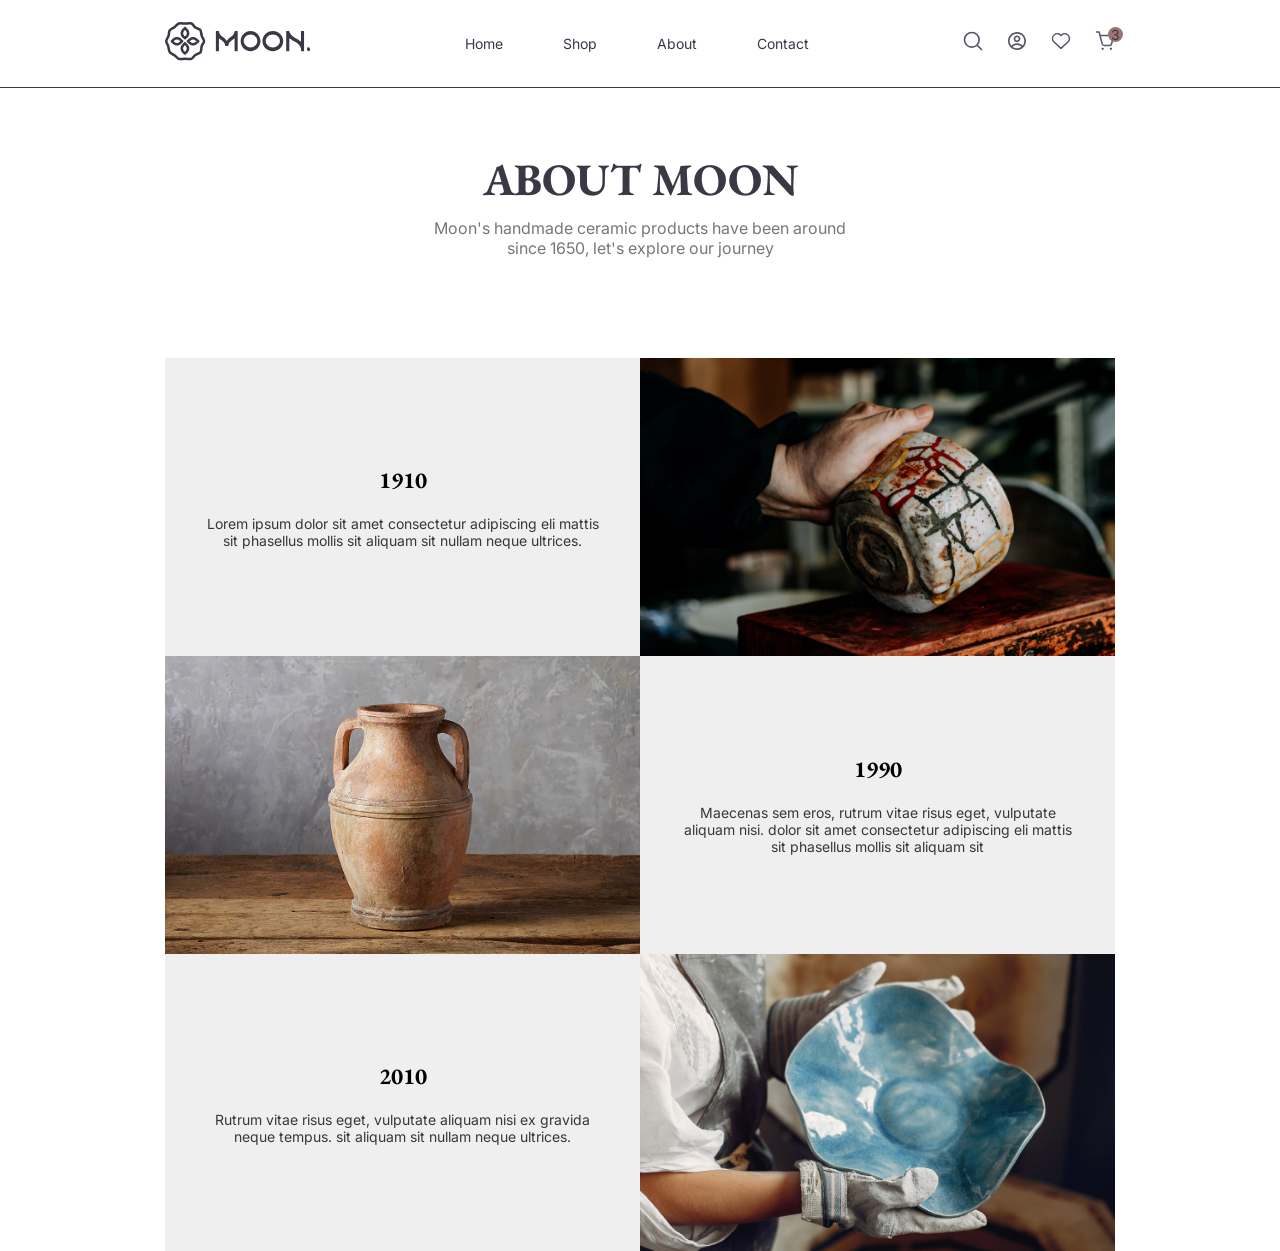
==== about.html @ b0a88834 "About page (history section)" ====
<!DOCTYPE html>
<html lang="en">

<head>
    <meta charset="UTF-8">
    <meta name="viewport" content="width=device-width, initial-scale=1.0">
    <title>About</title>
    <link rel="preconnect" href="https://fonts.googleapis.com">
    <link rel="preconnect" href="https://fonts.gstatic.com" crossorigin>
    <link
        href="https://fonts.googleapis.com/css2?family=EB+Garamond:ital,wght@0,400..800;1,400..800&family=Inter:ital,opsz,wght@0,14..32,100..900;1,14..32,100..900&display=swap"
        rel="stylesheet">
    <link rel="stylesheet" href="./assest/css/about.css" />

</head>

<body>
    <header class="header">
        <div class="container">
            <div class="row">
                <div class="menu">
                    <img src="./assest/img/Menu.svg" alt="menu" />
                </div>
                <div class="logo">
                    <img src="./assest/img/logo.svg" alt="moon-logo" />
                </div>
                <nav class="list">
                    <ul>
                        <li>
                            <a href="index.html">Home</a>
                        </li>

                        <li>
                            <a href="#">Shop</a>
                        </li>

                        <li>
                            <a href="about.html">About</a>
                        </li>

                        <li>
                            <a href="#">Contact</a>
                        </li>
                    </ul>
                </nav>
                <nav class="icons">
                    <ul>
                        <li>
                            <a href="#">
                                <img src="./assest/img/Search.svg" alt="search-logo" />
                            </a>

                        </li>
                        <li>
                            <a href="#">
                                <img src="./assest/img/Avatar.svg" alt="avater-logo" />
                            </a>
                        </li>
                        <li>
                            <a href="#">
                                <img src="./assest/img/Heart.svg" alt="Heart-logo" />
                            </a>

                        </li>
                        <li class="Shopping_item">
                            <a href="#">
                                <img src="./assest/img/Shopping cart.svg" alt="Shopping cart-logo" />
                            </a>
                        </li>

                    </ul>
                </nav>
                <div class="Shopping-cart">
                    <a href="#">
                        <img src="./assest/img/Shopping cart.svg" alt="Shopping cart" />
                    </a>
                </div>
            </div>
        </div>
    </header>

    <main>
        <section class="about-hero">
            <div class="container">
                <div class="row">
                    <div class="about-content">
                        <h1>ABOUT MOON</h1>
                        <p>Moon's handmade ceramic products have been around
                            since 1650, let's explore our journey
                        </p>
                    </div>
                </div>
            </div>
        </section>

        <section class="history">
            <div class="container">
                <div class="row">
                    <div class="history-content">
                        <h2>1910</h2>
                        <p>
                            Lorem ipsum dolor sit amet consectetur adipiscing eli
                            mattis sit phasellus mollis sit aliquam sit nullam neque ultrices.
                        </p>
                    </div>

                    <div class="history-img">
                        <img src="./assest/img/about-history1.png" alt="history1 img" />
                    </div>

                    <div class="history-img">
                        <img src="./assest/img/about-history2.png" alt="history2 img" />
                    </div>

                    <div class="history-content">
                        <h2>1990</h2>
                        <p>
                            Maecenas sem eros, rutrum vitae risus eget, vulputate aliquam nisi. dolor sit amet
                            consectetur adipiscing eli mattis sit phasellus mollis sit aliquam sit
                        </p>
                    </div>

                    <div class="history-content">
                        <h2>2010</h2>
                        <p>
                            Rutrum vitae risus eget, vulputate aliquam nisi ex gravida neque tempus. sit aliquam sit
                            nullam neque ultrices.
                        </p>
                    </div>

                    <div class="history-img">
                        <img src="./assest/img/about-history3.png" alt="history3 img" />
                    </div>

                </div>
            </div>
        </section>
    </main>
</body>

</html>
---- assest/css/about.css ----
* {
    margin: 0;
    padding: 0;
    box-sizing: border-box;
}

html {
    --primaryColor: #3A3845;
    --prinaryFont: Inter;
}

h1,
h2,
h3,
h4,
h5,
h6 {
    font-family: "EB Garamond", serif;
}

img {
    width: 100%;
}

body {
    font-family: var(--prinaryFont);
}

.container {
    margin: 0 auto;
    width: calc(100% - 330px);
}

.row {
    display: flex;
    justify-content: space-between;
    align-items: center;
    flex-wrap: wrap;
}


.header {
    padding: 21.84px 0;
    position: fixed;
    width: 100%;
    background-color: white;
    z-index: 9;
    border-bottom: 1px solid var(--primaryColor);
}

.header a {
    text-decoration: none;
    font-family: var(--prinaryFont);
    font-size: 14px;
    color: var(--primaryColor);
    transition: 0.7s;
}

.icons .Shopping_item a {
    position: relative;
}

.icons .Shopping_item a::after {
    content: '3';
    position: absolute;
    top: -10px;
    right: -8px;
    background-color: #9f7374;
    width: 15px;
    height: 15px;
    display: flex;
    align-items: center;
    justify-content: center;
    border-radius: 50%;
}

.header a:hover {
    color: #3f4d36;
}

.menu {
    display: none;
}

.list ul {
    display: flex;
    gap: 60px;
    list-style-type: none;
}

.list a {
    position: relative;
}

.list a::after {
    content: "";
    position: absolute;
    left: 0;
    bottom: -6px;
    width: 0;
    height: 1px;
    background-color: #3f4d36;
    transition: 0.5s;
}

.list a:hover::after {
    width: 100%;
}

.icons ul {
    display: flex;
    gap: 24px;
    list-style-type: none;
}

.icons a {
    cursor: pointer;
}

.Shopping-cart {
    display: none;
}

@media screen and (min-width:0) and (max-width:770px) {
    .container {
        width: calc(100% - 20%);
    }

    .list {
        display: none;
    }

    .icons {
        display: none;
    }

    .menu {
        display: flex;
    }

    .Shopping-cart {
        display: flex;
    }

    .Shopping-cart a {
        position: relative;
    }

    .Shopping-cart a::after {
        content: '3';
        position: absolute;
        top: -10px;
        right: -8px;
        background-color: #9f7374;
        width: 15px;
        height: 15px;
        display: flex;
        align-items: center;
        justify-content: center;
        border-radius: 50%;
    }
}

@media screen and (min-width:771px) and (max-width:1100px) {
    .container {
        width: calc(100% - 20%);
    }

    .list ul {
        gap: 30px;
    }

    .icons ul {
        gap: 15px;
    }
}

.about-hero {
    padding: 150px 0 100px;
}

.about-hero .row {
    justify-content: center;
}

.about-content {
    display: flex;
    flex-direction: column;
    justify-content: center;
    align-items: center;
    text-align: center;
    gap: 10px;
}

.about-content h1 {
    font-size: 45px;
    color: var(--primaryColor);
}

.about-content p {
    color: #7b7575;
    font-size: 16px;
    max-width: 430px;
}

@media screen and (min-width:0) and (max-width:700px) {

    .about-hero {
        padding: 130px 0 70px;
    }

    .about-content h1 {
        font-size: 30px;
    }

    .about-content p {
        font-size: 13px;
        max-width: 260px;
    }
}

@media screen and (min-width:701px) and (max-width:1100px) {

    .about-content h1 {
        font-size: 38px;
    }

    .about-content p {
        font-size: 14px;
        max-width: 350px;
    }
}

.history .row {
    display: grid;
    grid-template-columns: repeat(2, 1fr);
    align-items: stretch;
}

.history-content {
    display: flex;
    flex-direction: column;
    align-items: center;
    justify-content: center;
    text-align: center;
    gap: 20px;
    padding: 70px 40px;
    background-color: #efefef;
}

.history-content h2 {
    font-size: 23px;
}

.history-content p {
    color: #373737;
    font-size: 14px;
}

.history-img img {
    width: 100%;
    height: 100%;
    object-fit: cover;
    display: block;
    transition: 0.6s;
}

.history-img:hover img {
    transform: scale(1.04);
}

@media screen and (min-width:0) and (max-width:700px) {

    .history .row {
        grid-template-columns: 1fr;
    }

    .history-img:nth-of-type(2) {
        grid-row: 1;
    }

    .history-content:first-child {
        grid-row: 2;
    }


    .history-content:nth-of-type(2) {
        grid-row: 4;
    }

    .history-img:nth-of-type(1) {
        grid-row: 3;
    }

    .history-content:last-of-type {
        grid-row: 6;
    }

    .history-img:last-of-type {
        grid-row: 5;
    }

    .history-content {
        padding: 70px 40px;
    }

    .history-content p {
        font-size: 12px;
    }
}

@media screen and (min-width:701px) and (max-width:1100px) {

    .history-content {
        padding: 50px 25px;
        gap: 16px;
    }

    .history-content p {
        font-size: 13px;
    }

}
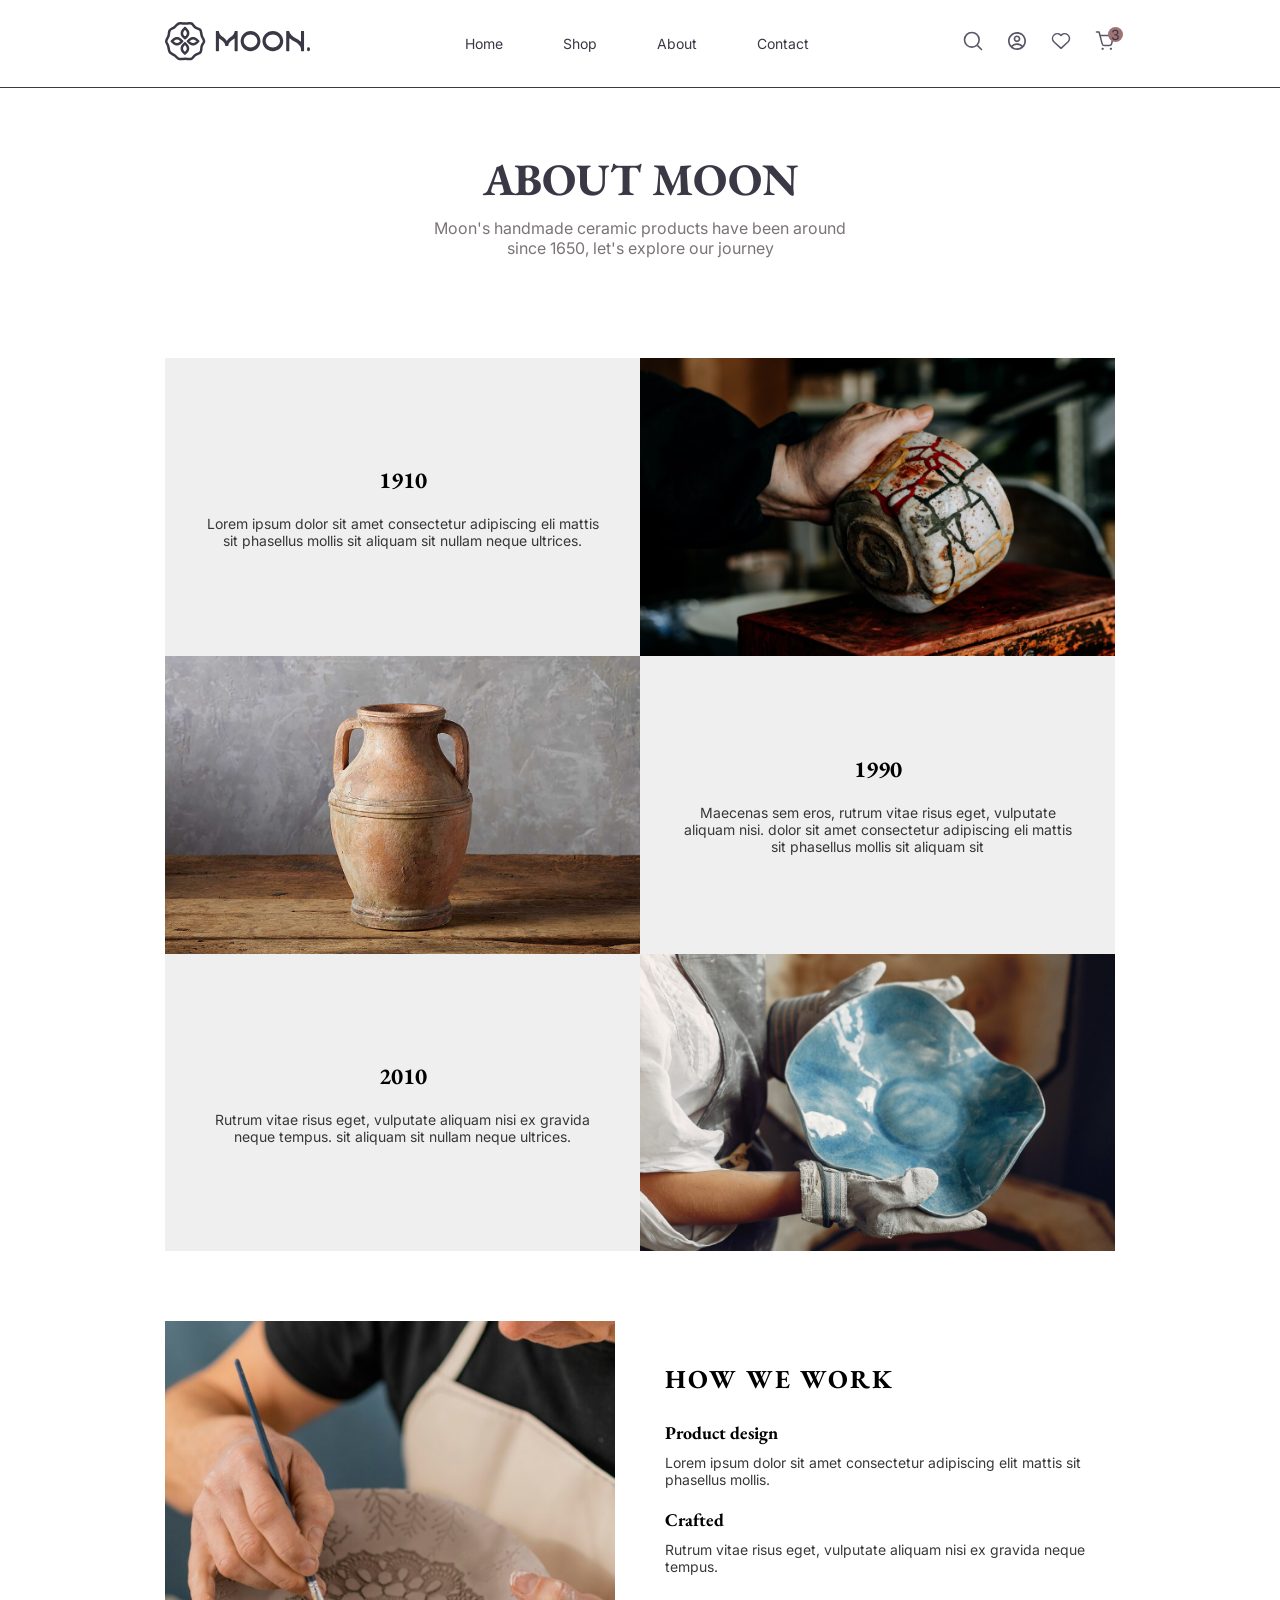
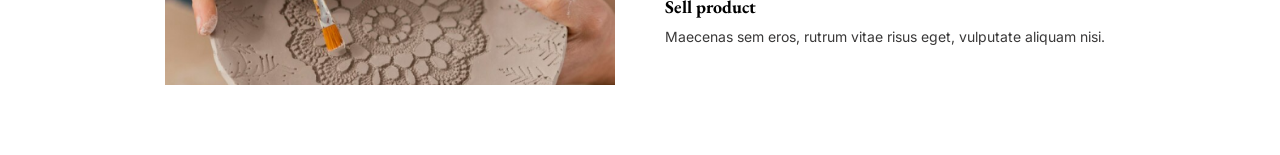
==== commit acbb5bcf: "About page (work section)" ====
--- a/about.html
+++ b/about.html
@@ -135,6 +135,36 @@
                 </div>
             </div>
         </section>
+
+        <section class="work">
+            <div class="container">
+                <div class="row">
+                    <div class="work-img">
+                        <img src="./assest/img/work.png" alt="how we work">
+                    </div>
+
+                    <div class="work-content">
+                        <h2>HOW WE WORK</h2>
+
+                        <div class="work-item">
+                            <h3>Product design</h3>
+                            <p>Lorem ipsum dolor sit amet consectetur adipiscing elit mattis sit phasellus mollis.</p>
+                        </div>
+
+                        <div class="work-item">
+                            <h3>Crafted</h3>
+                            <p>Rutrum vitae risus eget, vulputate aliquam nisi ex gravida neque tempus.</p>
+                        </div>
+
+                        <div class="work-item">
+                            <h3>Sell product</h3>
+                            <p>Maecenas sem eros, rutrum vitae risus eget, vulputate aliquam nisi.</p>
+                        </div>
+
+                    </div>
+                </div>
+            </div>
+        </section>
     </main>
 </body>
 
--- a/assest/css/about.css
+++ b/assest/css/about.css
@@ -231,6 +231,10 @@
     }
 }
 
+.history {
+    margin-bottom: 70px;
+}
+
 .history .row {
     display: grid;
     grid-template-columns: repeat(2, 1fr);
@@ -320,4 +324,99 @@
         font-size: 13px;
     }
 
+}
+
+.work {
+    margin-bottom: 70px;
+}
+
+.work .row {
+    display: grid;
+    grid-template-columns: repeat(2, 1fr);
+    align-items: stretch;
+    gap: 50px;
+}
+
+.work-img img {
+    width: 100%;
+    height: 100%;
+    transition: 0.6s;
+}
+
+.work-img:hover img {
+    transform: scale(1.04);
+}
+
+.work-content {
+    display: flex;
+    flex-direction: column;
+    justify-content: center;
+    gap: 20px;
+}
+
+.work-content h2 {
+    font-size: 26px;
+    margin-bottom: 5px;
+    letter-spacing: 2px;
+}
+
+.work-item h3 {
+    font-size: 18px;
+    margin-bottom: 10px;
+}
+
+.work-item p {
+    color: #3a3939;
+    font-size: 14px;
+}
+
+@media screen and (min-width:0) and (max-width:700px) {
+
+    .work .row {
+        grid-template-columns: 1fr;
+        gap: 25px;
+    }
+
+    .work-img {
+        height: 220px;
+        overflow: hidden;
+    }
+
+    .work-img img {
+        width: 100%;
+        height: 100%;
+        object-fit: cover;
+    }
+
+    .work-content {
+        gap: 14px;
+    }
+
+    .work-content h2 {
+        font-size: 23px;
+    }
+
+    .work-item p {
+        font-size: 12px;
+    }
+
+}
+
+@media screen and (min-width:701px) and (max-width:1100px) {
+    .work .row {
+        gap: 40px;
+    }
+
+    .work-content {
+        gap: 15px;
+        padding: 10px 0;
+    }
+
+    .work-content h2 {
+        font-size: 24px;
+    }
+
+    .work-item p {
+        font-size: 13px;
+    }
 }
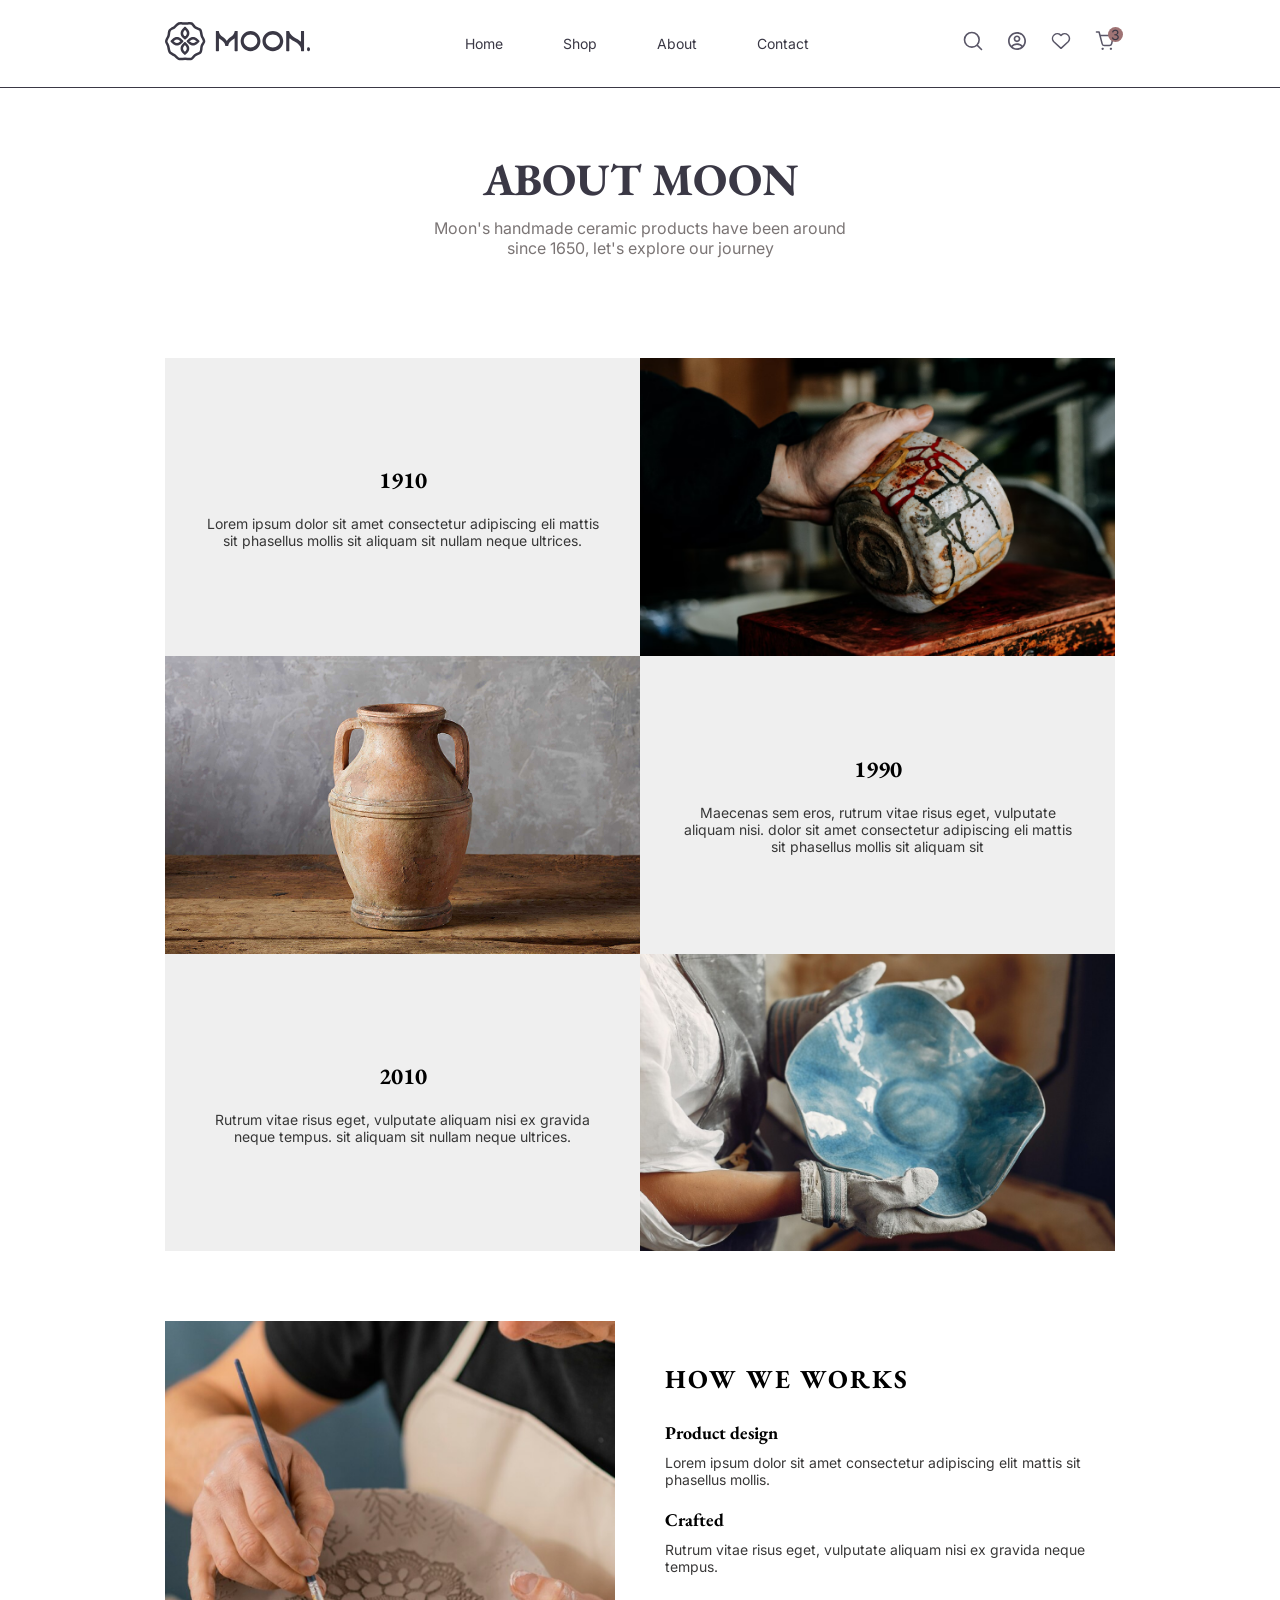
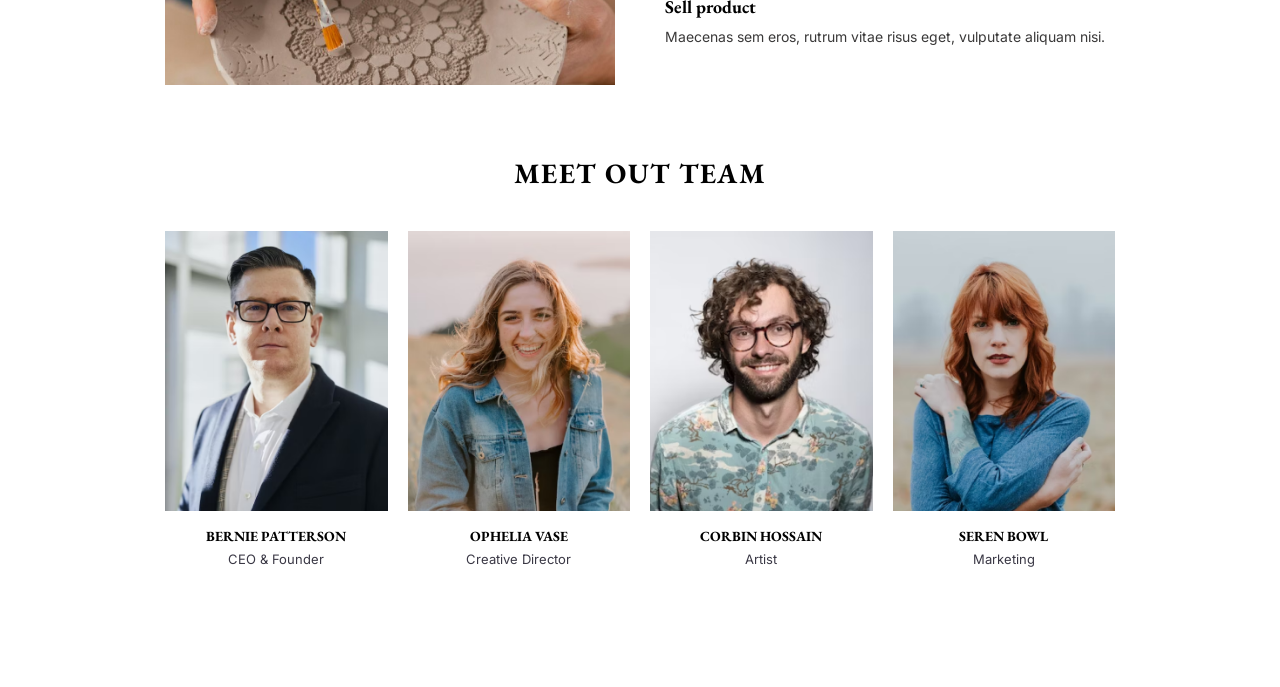
==== commit 7fe72e44: "About page (team section)" ====
--- a/about.html
+++ b/about.html
@@ -144,7 +144,7 @@
                     </div>
 
                     <div class="work-content">
-                        <h2>HOW WE WORK</h2>
+                        <h2>HOW WE WORKS</h2>
 
                         <div class="work-item">
                             <h3>Product design</h3>
@@ -165,6 +165,39 @@
                 </div>
             </div>
         </section>
+
+        <section class="team">
+            <h2>MEET OUT TEAM</h2>
+            <div class="container">
+                <div class="row">
+
+                    <div class="team-card">
+                        <img src="./assest/img/member1.png" alt="member1" />
+                        <h3>BERNIE PATTERSON</h3>
+                        <p>CEO & Founder</p>
+                    </div>
+
+                    <div class="team-card">
+                        <img src="./assest/img/member2.png" alt="member2" />
+                        <h3>OPHELIA VASE</h3>
+                        <p>Creative Director</p>
+                    </div>
+
+                    <div class="team-card">
+                        <img src="./assest/img/member3.png" alt="member3" />
+                        <h3>CORBIN HOSSAIN</h3>
+                        <p>Artist</p>
+                    </div>
+
+                    <div class="team-card">
+                        <img src="./assest/img/member4.png" alt="member4" />
+                        <h3>SEREN BOWL</h3>
+                        <p>Marketing</p>
+                    </div>
+
+                </div>
+            </div>
+        </section>
     </main>
 </body>
 
--- a/assest/css/about.css
+++ b/assest/css/about.css
@@ -419,4 +419,73 @@
     .work-item p {
         font-size: 13px;
     }
+}
+
+
+.team {
+    text-align: center;
+    padding-bottom: 120px;
+}
+
+.team h2 {
+    margin-bottom: 40px;
+    font-size: 28px;
+    letter-spacing: 1.5px;
+}
+
+.team .row {
+    display: grid;
+    grid-template-columns: repeat(auto-fit, minmax(200px, 1fr));
+    gap: 20px;
+}
+
+.team-card {
+    overflow: hidden;
+}
+
+.team-card h3 {
+    margin-top: 12px;
+    margin-bottom: 6px;
+    font-size: 14px;
+}
+
+.team-card p {
+    font-size: 13px;
+    color: var(--primaryColor);
+}
+
+.team-card img {
+    transition: 0.5s;
+}
+
+.team-card:hover img {
+    transform: scale(1.06);
+}
+
+@media screen and (min-width:0) and (max-width:700px) {
+
+
+    .team h2 {
+        margin-bottom: 30px;
+        font-size: 23px;
+    }
+
+}
+
+@media screen and (min-width:701px) and (max-width:1000px) {
+
+
+    .team h2 {
+        margin-bottom: 30px;
+        font-size: 25px;
+    }
+
+    .team-card h3 {
+        font-size: 16px;
+    }
+
+    .team-card p {
+        font-size: 15px;
+    }
+
 }
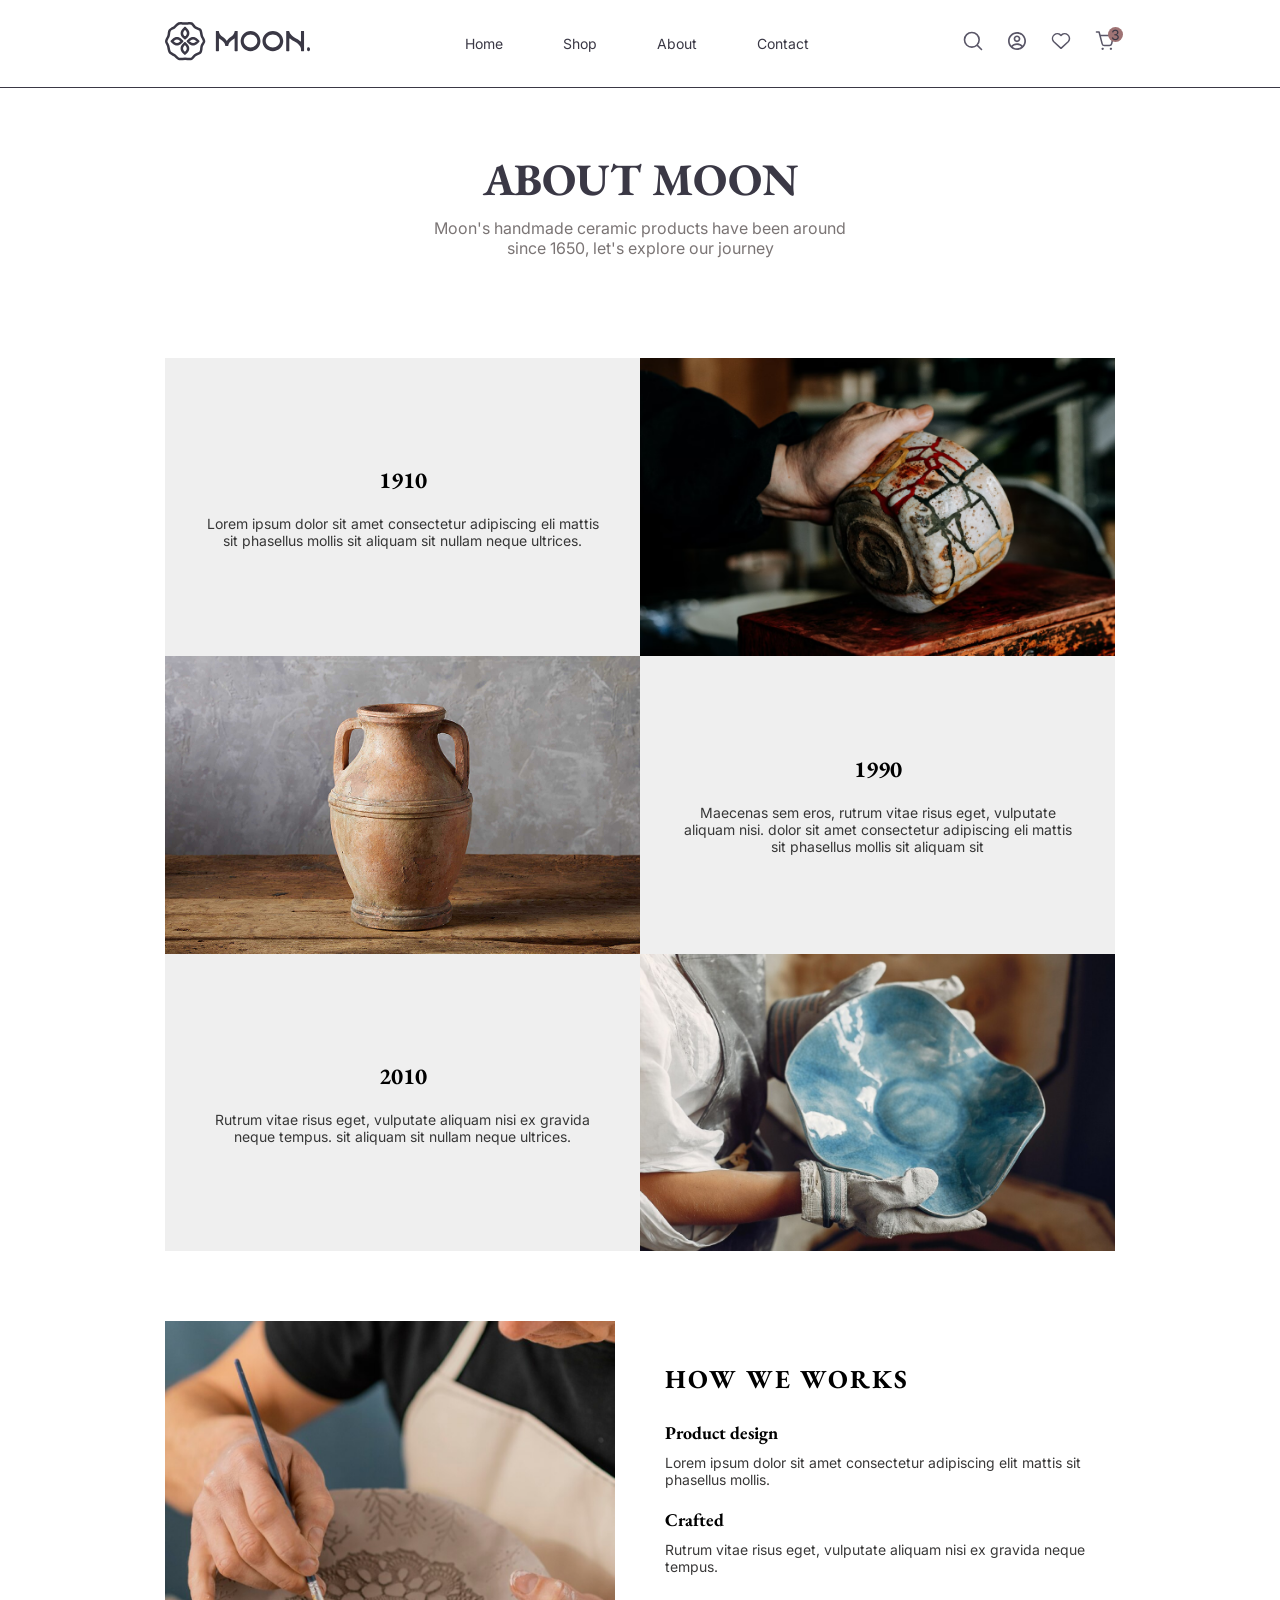
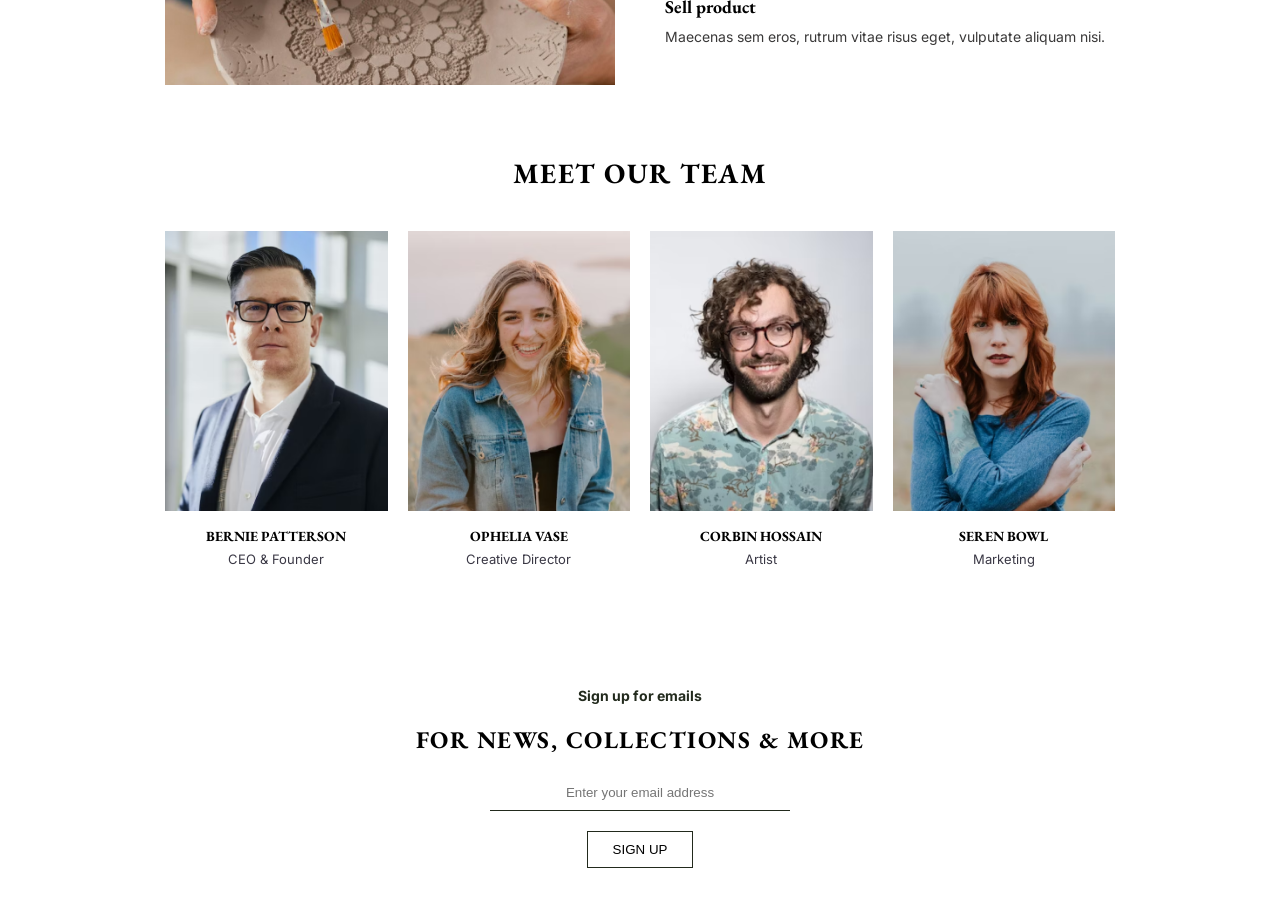
==== commit 1440ff18: "About page (sign up section)" ====
--- a/about.html
+++ b/about.html
@@ -167,7 +167,7 @@
         </section>
 
         <section class="team">
-            <h2>MEET OUT TEAM</h2>
+            <h2>MEET OUR TEAM</h2>
             <div class="container">
                 <div class="row">
 
@@ -198,6 +198,21 @@
                 </div>
             </div>
         </section>
+
+        <section class="sign-up">
+            <div class="container">
+                <div class="row">
+                    <span>Sign up for emails</span>
+                    <h2>FOR NEWS, COLLECTIONS & MORE</h2>
+
+                    <form class="sign-up-form">
+                        <input type="email" placeholder="Enter your email address">
+                        <button type="submit">SIGN UP</button>
+                    </form>
+                </div>
+            </div>
+        </section>
+        
     </main>
 </body>
 
--- a/assest/css/about.css
+++ b/assest/css/about.css
@@ -424,7 +424,7 @@
 
 .team {
     text-align: center;
-    padding-bottom: 120px;
+    padding-bottom: 80px;
 }
 
 .team h2 {
@@ -488,4 +488,72 @@
         font-size: 15px;
     }
 
+}
+
+.sign-up {
+    padding: 40px 0;
+}
+
+.sign-up h2{
+    letter-spacing: 1.5px;
+}
+
+.sign-up .row {
+    flex-direction: column;
+    justify-content: center;
+    text-align: center;
+    gap: 20px;
+}
+
+.sign-up span {
+    color: #222a1d;
+    font-size: 14px;
+    font-weight: bold;
+}
+
+.sign-up-form {
+    display: flex;
+    flex-direction: column;
+    justify-content: center;
+    align-items: center;
+    gap: 20px;
+}
+
+.sign-up-form input {
+    text-align: center;
+    border: none;
+    border-bottom: 1px solid #222a1d;
+    padding: 10px;
+    width: 300px;
+}
+
+.sign-up-form input:focus {
+    outline: none;
+}
+
+.sign-up-form button {
+    padding: 10px 25px;
+    border: 1px solid #222a1d;
+    background-color: transparent;
+    cursor: pointer;
+    font-weight: 500;
+    transition-duration: 0.7s;
+}
+
+.sign-up-form button:hover {
+    background-color: #222a1d;
+    color: white;
+    transform: translateY(-3px);
+}
+
+@media screen and (max-width:700px) {
+
+    .sign-up h2 {
+        font-size: 22px;
+    }
+
+    .sign-up-form input {
+        width: 220px;
+    }
+
 }
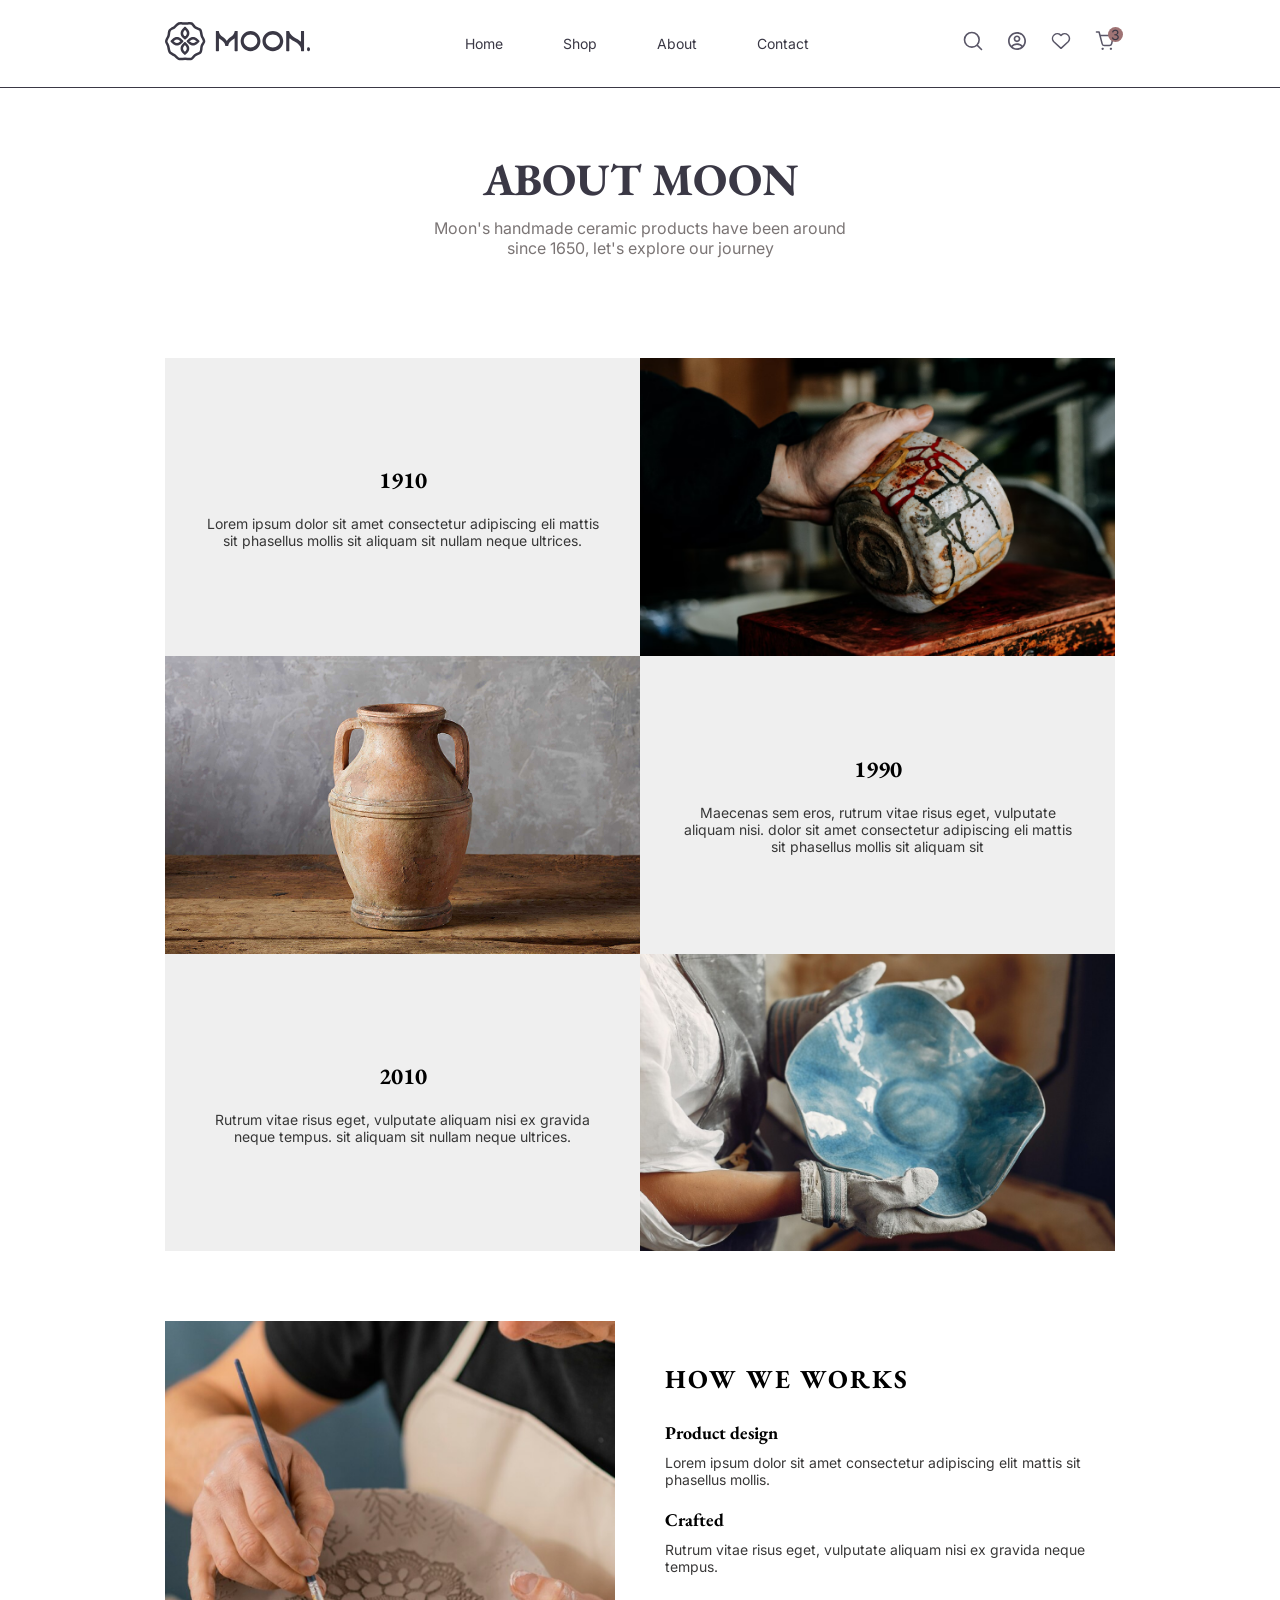
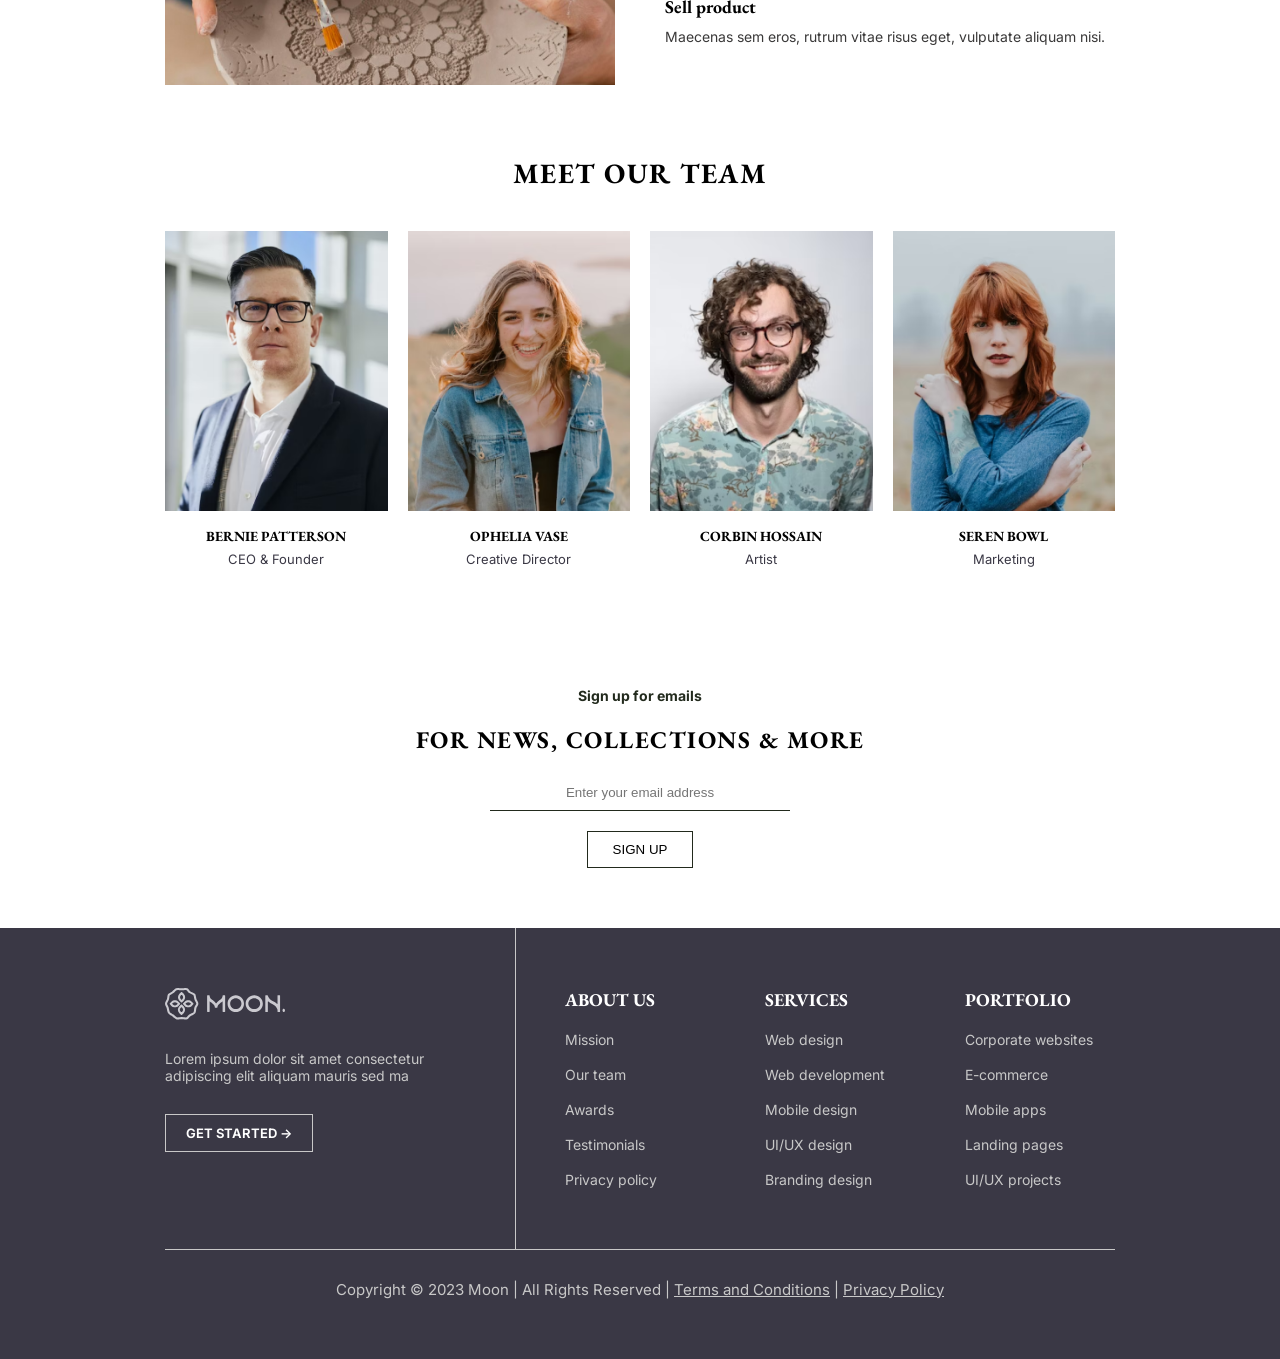
==== commit ff94ebeb: "About page (footer section)" ====
--- a/about.html
+++ b/about.html
@@ -212,8 +212,106 @@
                 </div>
             </div>
         </section>
-        
+
     </main>
+
+    <footer class="footer">
+        <div class="container">
+            <div class="footer-top">
+                <div class="footer-info">
+                    <img src="./assest/img/footer-logo.svg" alt="footer logo" />
+                    <p>Lorem ipsum dolor sit amet consectetur
+                        adipiscing elit aliquam mauris sed ma
+                    </p>
+                    <a href="#">GET STARTED →</a>
+                </div>
+
+                <div class="footer-links">
+                    <div class="footer-coloumns">
+                        <h3>ABOUT US</h3>
+                        <ul>
+                            <li>
+                                <a href="#">Mission</a>
+                            </li>
+
+                            <li>
+                                <a href="#">Our team</a>
+                            </li>
+
+                            <li>
+                                <a href="#">Awards</a>
+                            </li>
+
+                            <li>
+                                <a href="#">Testimonials</a>
+                            </li>
+
+                            <li>
+                                <a href="#">Privacy policy</a>
+                            </li>
+                        </ul>
+                    </div>
+
+                    <div class="footer-coloumns">
+                        <h3>SERVICES</h3>
+                        <ul>
+                            <li>
+                                <a href="#">Web design</a>
+                            </li>
+
+                            <li>
+                                <a href="#">Web development</a>
+                            </li>
+
+                            <li>
+                                <a href="#">Mobile design</a>
+                            </li>
+
+                            <li>
+                                <a href="#">UI/UX design</a>
+                            </li>
+
+                            <li>
+                                <a href="#">Branding design</a>
+                            </li>
+                        </ul>
+                    </div>
+
+                    <div class="footer-coloumns">
+                        <h3>PORTFOLIO</h3>
+                        <ul>
+                            <li>
+                                <a href="#">Corporate websites</a>
+                            </li>
+
+                            <li>
+                                <a href="#">E-commerce</a>
+                            </li>
+
+                            <li>
+                                <a href="#">Mobile apps</a>
+                            </li>
+
+                            <li>
+                                <a href="#">Landing pages</a>
+                            </li>
+
+                            <li>
+                                <a href="#">UI/UX projects</a>
+                            </li>
+                        </ul>
+                    </div>
+                </div>
+            </div>
+
+            <div class="footer-bottom">
+                <p>Copyright © 2023 Moon | All Rights Reserved |
+                    <a href="#">Terms and Conditions</a> |
+                    <a href="#">Privacy Policy</a>
+                </p>
+            </div>
+        </div>
+    </footer>
 </body>
 
 </html>
--- a/assest/css/about.css
+++ b/assest/css/about.css
@@ -491,10 +491,11 @@
 }
 
 .sign-up {
-    padding: 40px 0;
-}
-
-.sign-up h2{
+    padding-top: 40px;
+    padding-bottom: 60px;
+}
+
+.sign-up h2 {
     letter-spacing: 1.5px;
 }
 
@@ -556,4 +557,197 @@
         width: 220px;
     }
 
+}
+
+
+.footer {
+    background-color: #3a3845;
+    color: white;
+    padding: 60px 0;
+}
+
+.footer-top {
+    display: grid;
+    grid-template-columns: 320px 1fr;
+    gap: 60px;
+    position: relative;
+}
+
+.footer-top::after {
+    content: "";
+    position: absolute;
+    top: -60px;
+    bottom: -60px;
+    left: 350px;
+    width: 1px;
+    background-color: #c8c8c8;
+}
+
+.footer-info {
+    display: flex;
+    flex-direction: column;
+    gap: 30px;
+}
+
+.footer-info img {
+    width: 120px;
+}
+
+.footer-info p {
+    color: #c8c8c8;
+    font-size: 14px;
+    max-width: 300px;
+}
+
+.footer-info a {
+    border: 1px solid #c8c8c8;
+    padding: 10px 20px;
+    width: fit-content;
+    color: white;
+    font-size: 13px;
+    text-decoration: none;
+    font-weight: 650;
+    transition: 0.5s;
+}
+
+.footer-info a:hover {
+    transform: translateY(-3px);
+    background-color: white;
+    color: #3a3845;
+}
+
+.footer-links {
+    display: grid;
+    grid-template-columns: repeat(3, 1fr);
+    gap: 50px;
+    padding-left: 20px;
+}
+
+.footer-coloumns {
+    display: flex;
+    flex-direction: column;
+}
+
+.footer-coloumns h3 {
+    font-size: 18px;
+    margin-bottom: 18px;
+}
+
+.footer-coloumns ul {
+    display: flex;
+    flex-direction: column;
+    gap: 15px;
+}
+
+.footer-coloumns ul li {
+    list-style: none;
+}
+
+.footer-coloumns ul li a {
+    color: #c8c8c8;
+    font-size: 14px;
+    text-decoration: none;
+}
+
+.footer-bottom {
+    border-top: 1px solid #c8c8c8;
+    margin-top: 60px;
+    padding-top: 30px;
+    text-align: center;
+}
+
+.footer-bottom p {
+    color: #c8c8c8;
+    font-size: 15px;
+}
+
+.footer-bottom a {
+    color: #c8c8c8;
+}
+
+@media screen and (min-width:0) and (max-width:700px) {
+
+    .footer {
+        padding: 60px 0;
+    }
+
+    .footer-top {
+        grid-template-columns: 1fr;
+        gap: 35px;
+    }
+
+    .footer-top::after {
+        display: none;
+    }
+
+    .footer-info {
+        gap: 20px;
+    }
+
+    .footer-info img {
+        width: 100px;
+    }
+
+    .footer-info p {
+        font-size: 13px;
+        max-width: 250px;
+    }
+
+    .footer-info a {
+        font-size: 12px;
+        padding: 10px 16px;
+    }
+
+    .footer-links {
+        grid-template-columns: repeat(2, 1fr);
+        gap: 25px;
+        padding-left: 0;
+        border-top: 1px solid #c8c8c8;
+        padding-top: 25px;
+    }
+
+    .footer-coloumns h3 {
+        font-size: 16px;
+        margin-bottom: 12px;
+    }
+
+    .footer-coloumns ul {
+        gap: 10px;
+    }
+
+    .footer-coloumns ul li a {
+        font-size: 13px;
+    }
+
+    .footer-bottom {
+        margin-top: 35px;
+        padding-top: 20px;
+    }
+
+    .footer-bottom p {
+        font-size: 12px;
+    }
+
+}
+
+@media screen and (min-width:701px) and (max-width:1100px) {
+
+    .footer {
+        padding: 80px 0;
+    }
+
+    .footer-top {
+        grid-template-columns: 200px 1fr;
+    }
+
+    .footer-top::after {
+        left: 200px;
+        top: -80px;
+        bottom: -60px;
+    }
+
+    .footer-links {
+        padding-left: 10px;
+    }
+
 }
